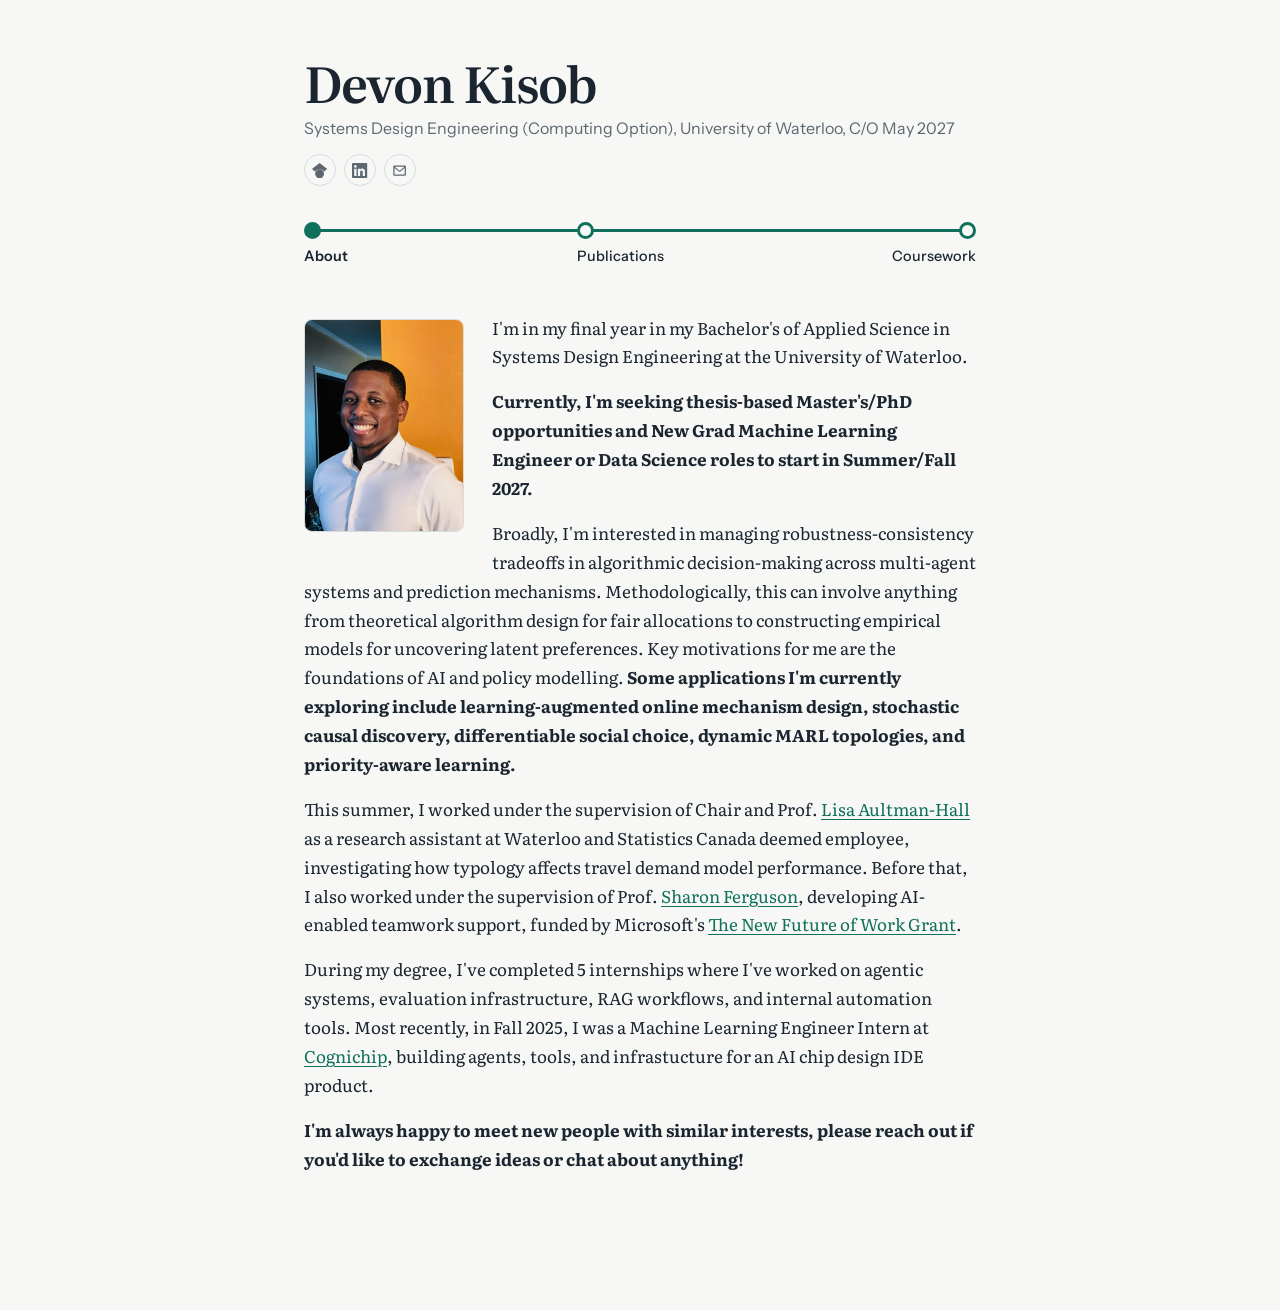
==== index.html @ 43965bfe "initial commit + 572 assn 1" ====
<!DOCTYPE html>
<html lang="en">
<head>
  <meta charset="utf-8">
  <meta name="viewport" content="width=device-width, initial-scale=1">
  <title>Devon Kisob</title>
  <meta name="description" content="Devon Kisob — Systems Design Engineering at the University of Waterloo. Research on intercity travel behaviour and privacy in collaboration technology.">
  <link rel="preconnect" href="https://fonts.googleapis.com">
  <link rel="preconnect" href="https://fonts.gstatic.com" crossorigin>
  <link href="https://fonts.googleapis.com/css2?family=Instrument+Sans:wght@400;500;600&family=Literata:ital,opsz,wght@0,7..72,400;0,7..72,600;1,7..72,400&display=swap" rel="stylesheet">
  <link rel="stylesheet" href="style.css?v=4">
</head>
<body>
  <header class="site-header wrap">
    <h1 class="site-name"><a href="./">Devon Kisob</a></h1>
    <p class="site-role">Systems Design Engineering (Computing Option), University of Waterloo, C/O May 2027</p>
    <ul class="social">
      <li>
        <a href="https://scholar.google.ca/citations?hl=en&amp;user=SOYVB4kAAAAJ" aria-label="Google Scholar" title="Google Scholar">
          <svg viewBox="0 0 24 24" width="16" height="16" aria-hidden="true"><path d="M5.242 13.769 0 9.5 12 0l12 9.5-5.242 4.269C17.548 11.249 14.978 9.5 12 9.5c-2.977 0-5.548 1.748-6.758 4.269zM12 10a7 7 0 1 0 0 14 7 7 0 0 0 0-14z"/></svg>
        </a>
      </li>
      <li>
        <a href="https://www.linkedin.com/in/devonkisob/" aria-label="LinkedIn" title="LinkedIn">
          <svg viewBox="0 0 24 24" width="16" height="16" aria-hidden="true"><path d="M20.447 20.452h-3.554v-5.569c0-1.328-.027-3.037-1.852-3.037-1.853 0-2.136 1.445-2.136 2.939v5.667H9.351V9h3.414v1.561h.046c.477-.9 1.637-1.85 3.37-1.85 3.601 0 4.267 2.37 4.267 5.455v6.286zM5.337 7.433a2.062 2.062 0 1 1 0-4.125 2.062 2.062 0 0 1 0 4.125zM7.119 20.452H3.555V9h3.564v11.452zM22.225 0H1.771C.792 0 0 .774 0 1.729v20.542C0 23.227.792 24 1.771 24h20.451C23.2 24 24 23.227 24 22.271V1.729C24 .774 23.2 0 22.222 0h.003z"/></svg>
        </a>
      </li>
      <li>
        <a href="mailto:dnskisob@gmail.com" aria-label="Email" title="dnskisob@gmail.com">
          <svg viewBox="0 0 24 24" width="16" height="16" aria-hidden="true"><path d="M2 5.5A1.5 1.5 0 0 1 3.5 4h17A1.5 1.5 0 0 1 22 5.5v13a1.5 1.5 0 0 1-1.5 1.5h-17A1.5 1.5 0 0 1 2 18.5v-13zm2.2.5 7.8 6.1L19.8 6H4.2zM20 7.9l-7.4 5.8a1 1 0 0 1-1.2 0L4 7.9V18h16V7.9z"/></svg>
        </a>
      </li>
    </ul>
    <nav class="route" aria-label="Main">
      <ul>
        <li><a href="./" aria-current="page">About</a></li>
        <li><a href="publications/">Publications</a></li>
        <li><a href="coursework/">Coursework</a></li>
      </ul>
    </nav>
  </header>

  <main class="wrap">
    <section id="about">
      <img class="headshot" src="media/headshot.jpg" width="160" height="213" alt="Portrait of Devon Kisob">
      <p>I'm in my final year in my Bachelor's of Applied Science in Systems Design Engineering at the University of Waterloo.</p>
      <p><strong>Currently, I'm seeking thesis-based Master's/PhD opportunities and New Grad Machine Learning Engineer or Data Science roles to start in Summer/Fall 2027.</strong></p>
      <p>Broadly, I'm interested in managing robustness-consistency tradeoffs in algorithmic decision-making across multi-agent systems and prediction mechanisms. Methodologically, this can involve anything from theoretical algorithm design for fair allocations to constructing empirical models for uncovering latent preferences. Key motivations for me are the foundations of AI and policy modelling. <b>Some applications I'm currently exploring include learning-augmented online mechanism design, stochastic causal discovery, differentiable social choice, dynamic MARL topologies, and priority-aware learning.</b></p>
      <p>This summer, I worked under the supervision of Chair and Prof. <a href="https://uwaterloo.ca/systems-design-engineering/profile/laultman">Lisa Aultman-Hall</a> as a research assistant at Waterloo and Statistics Canada deemed employee, investigating how typology affects travel demand model performance. Before that, I also worked under the supervision of Prof. <a href="https://uwshare-lab.ca/">Sharon Ferguson</a>, developing AI-enabled teamwork support, funded by Microsoft's <a href="https://www.microsoft.com/en-us/research/project/the-new-future-of-work/">The New Future of Work Grant</a>.</p>
      <p>During my degree, I've completed 5 internships where I've worked on agentic systems, evaluation infrastructure, RAG workflows, and internal automation tools. Most recently, in Fall 2025, I was a Machine Learning Engineer Intern at <a href="https://www.cognichip.ai/">Cognichip</a>, building agents, tools, and infrastucture for an AI chip design IDE product.</p>
      <p><strong>I'm always happy to meet new people with similar interests, please reach out if you'd like to exchange ideas or chat about anything!</strong></p>
    </section>
  </main>
</body>
</html>
---- style.css ----
:root {
  --bg: #f7f8f6;
  --ink: #1b2530;
  --muted: #5c6770;
  --rule: #d8dddb;
  --accent: #11705b;
  --accent-soft: #e3efea;
  --code-bg: #eef1ef;
  --serif: "Literata", Georgia, serif;
  --sans: "Instrument Sans", "Helvetica Neue", Arial, sans-serif;
  --mono: "JetBrains Mono", ui-monospace, Menlo, monospace;
  --measure: 44rem;
}

* { box-sizing: border-box; }

html { -webkit-text-size-adjust: 100%; }

body {
  margin: 0;
  background: var(--bg);
  color: var(--ink);
  font: 400 1.0625rem/1.7 var(--serif);
  font-optical-sizing: auto;
}

a { color: var(--accent); text-decoration-thickness: 1px; text-underline-offset: 0.18em; }
a:hover { text-decoration-thickness: 2px; }
a:focus-visible, summary:focus-visible { outline: 2px solid var(--accent); outline-offset: 3px; border-radius: 2px; }

.wrap { max-width: var(--measure); margin-inline: auto; padding-inline: 1rem; }

/* header and route nav */
.site-header { padding-top: 3.5rem; }
.site-name {
  margin: 0;
  font: 600 clamp(2.2rem, 6vw, 3.1rem)/1.05 var(--serif);
  letter-spacing: -0.02em;
}
.site-name a { color: inherit; text-decoration: none; }
.site-role { margin: 0.5rem 0 0; font: 400 1rem/1.5 var(--sans); color: var(--muted); }

.route { margin: 2.25rem 0 0; }
.route ul {
  display: flex;
  justify-content: space-between;
  margin: 0;
  padding: 0;
  list-style: none;
  position: relative;
}
.route ul::before {
  content: "";
  position: absolute;
  top: 7px;
  left: 7px;
  right: 7px;
  height: 3px;
  background: var(--accent);
  border-radius: 2px;
}
.route li { position: relative; }
.route a {
  display: flex;
  flex-direction: column;
  align-items: flex-start;
  gap: 0.55rem;
  color: var(--ink);
  text-decoration: none;
  font: 500 0.9rem/1.2 var(--sans);
}
.route li:last-child a { align-items: flex-end; }
.route a::before {
  content: "";
  width: 17px;
  height: 17px;
  border-radius: 50%;
  background: var(--bg);
  border: 3px solid var(--accent);
  position: relative;
  box-sizing: border-box;
  transition: background 0.15s;
}
.route a:hover::before, .route a[aria-current]::before { background: var(--accent); }
.route a[aria-current] { font-weight: 600; }

@media (max-width: 560px) {
  .route ul { flex-direction: column; gap: 0.9rem; }
  .route ul::before { top: 7px; bottom: 7px; left: 7px; right: auto; width: 3px; height: auto; }
  .route a, .route li:last-child a { flex-direction: row; align-items: center; }
}

/* page body */
main { padding-block: 3rem 4rem; }
section { margin: 0 0 3.5rem; scroll-margin-top: 1.5rem; }
h2 {
  margin: 0 0 1rem;
  font: 600 1.55rem/1.25 var(--serif);
  letter-spacing: -0.01em;
}
h3 { margin: 2.25rem 0 0.6rem; font: 600 1.2rem/1.35 var(--serif); }
h4 { margin: 1.5rem 0 0.4rem; font: 600 1rem/1.4 var(--sans); }
p { margin: 0 0 1rem; }
.lede { font-size: 1.15rem; line-height: 1.65; }
.muted { color: var(--muted); }
.small { font: 400 0.9rem/1.55 var(--sans); }

.interests { padding: 0; margin: 1.25rem 0 0; list-style: none; display: grid; gap: 0.75rem; }
.interests li { padding-left: 1rem; border-left: 3px solid var(--accent); }
.interests strong { display: block; font: 600 0.98rem/1.4 var(--sans); }

.links { display: flex; flex-wrap: wrap; gap: 0.4rem 1.25rem; margin: 1.25rem 0 0; padding: 0; list-style: none; font: 500 0.95rem/1.4 var(--sans); }

/* publications and projects */
.entries { margin: 0; padding: 0; list-style: none; }
.entries > li { padding: 1.1rem 0; border-top: 1px solid var(--rule); }
.entries > li:last-child { border-bottom: 1px solid var(--rule); }
.entry-title { display: block; font-weight: 600; line-height: 1.45; }
.entry-meta { display: block; font: 400 0.93rem/1.55 var(--sans); color: var(--muted); margin-top: 0.2rem; }
.entry-meta em { color: var(--ink); }
.entry-note { margin: 0.4rem 0 0; font-size: 0.98rem; }

/* experience timeline */
.timeline { margin: 0; padding: 0; list-style: none; }
.timeline li { display: grid; grid-template-columns: 8.5rem 1fr; gap: 1rem; padding: 0.7rem 0; border-top: 1px solid var(--rule); }
.timeline li:last-child { border-bottom: 1px solid var(--rule); }
.timeline time { font: 500 0.9rem/1.7 var(--sans); color: var(--muted); }
.timeline strong { font-weight: 600; }
@media (max-width: 560px) { .timeline li { grid-template-columns: 1fr; gap: 0; } }

.todo { background: #fff1a8; padding: 0 0.2em; border-radius: 2px; }

footer { padding-block: 0 3rem; font: 400 0.85rem/1.5 var(--sans); color: var(--muted); }
footer p { margin: 0; padding-top: 1.5rem; border-top: 1px solid var(--rule); }

/* coursework and write-ups */
.crumbs { font: 400 0.9rem/1.5 var(--sans); color: var(--muted); margin: 0 0 1.25rem; }
.crumbs a { color: var(--muted); }

.course { padding: 1.25rem 0; border-top: 1px solid var(--rule); }
.course:last-child { border-bottom: 1px solid var(--rule); }
.course h3 { margin: 0 0 0.25rem; }
.course ol { margin: 0.6rem 0 0; padding-left: 1.3rem; }

figure { margin: 1.75rem 0; }
figure img { display: block; width: 100%; height: auto; border: 1px solid var(--rule); border-radius: 6px; background: #fff; }
figcaption { margin-top: 0.6rem; font: 400 0.9rem/1.55 var(--sans); color: var(--muted); }
.wide { width: min(64rem, calc(100vw - 2rem)); margin-left: calc(50% - min(32rem, 50vw - 1rem)); }

.table-scroll { position: relative; overflow-x: auto; margin: 1.25rem 0 1.5rem; }
table { border-collapse: collapse; width: 100%; font: 400 0.92rem/1.5 var(--sans); font-variant-numeric: tabular-nums; }
th, td { padding: 0.45rem 0.75rem; text-align: right; border-bottom: 1px solid var(--rule); white-space: nowrap; }
th { font-weight: 600; border-bottom: 2px solid var(--ink); }
th:first-child, td:first-child { text-align: left; }
tr.final td { font-weight: 600; background: var(--accent-soft); }

.answer {
  margin: 1.5rem 0;
  padding: 1rem 1.25rem;
  background: var(--accent-soft);
  border-left: 4px solid var(--accent);
  border-radius: 0 6px 6px 0;
}
.answer p:last-child { margin: 0; }

code { font: 400 0.86em/1.5 var(--mono); background: var(--code-bg); padding: 0.1em 0.3em; border-radius: 3px; }
pre { position: relative; font: 400 0.82rem/1.6 var(--mono); margin: 1rem 0 1.5rem; padding: 1rem 1.25rem; background: var(--code-bg); border-radius: 6px; overflow-x: auto; }
pre code { padding: 0; background: none; font: inherit; }

details { margin: 1.25rem 0; border: 1px solid var(--rule); border-radius: 6px; background: #fff; }
summary { cursor: pointer; padding: 0.75rem 1rem; font: 600 0.95rem/1.4 var(--sans); }
details[open] summary { border-bottom: 1px solid var(--rule); }
details pre { margin: 0; border-radius: 0 0 6px 6px; }

.katex-display { position: relative; overflow-x: auto; overflow-y: hidden; padding: 0.25rem 0; }

.toc { margin: 0 0 3rem; padding: 1rem 1.25rem; border: 1px solid var(--rule); border-radius: 6px; font: 400 0.95rem/1.7 var(--sans); }
.toc ol { margin: 0; padding-left: 1.2rem; }
.toc ol ol { padding-left: 1.2rem; }

@media print {
  body { background: #fff; font-size: 10.5pt; }
  .route, footer { display: none; }
  .site-header { padding-top: 0; }
  details { border: none; }
  details > summary { display: none; }
  details:not([open]) > *:not(summary) { display: block; }
  figure, table, .answer { break-inside: avoid; }
  pre { white-space: pre-wrap; }
  h2, h3 { break-after: avoid; }
  .wide { width: 100%; margin-left: 0; }
  a { color: var(--ink); }
}

@media (prefers-reduced-motion: reduce) { * { transition: none !important; } }

.page-title { margin: 0 0 1rem; font: 600 1.9rem/1.2 var(--serif); letter-spacing: -0.015em; }

/* home profile */
.social { display: flex; align-items: center; gap: 0.5rem; margin: 0.9rem 0 0; padding: 0; list-style: none; }
#about::after { content: ""; display: table; clear: both; }
.headshot {
  float: left;
  width: 10rem;
  height: auto;
  aspect-ratio: 3 / 4;
  object-fit: cover;
  margin: 0.35rem 1.75rem 1rem 0;
  border-radius: 8px;
  border: 1px solid var(--rule);
}
@media (max-width: 560px) { .headshot { width: 7.5rem; margin-right: 1.1rem; } }
.social a {
  display: grid;
  place-items: center;
  width: 2rem;
  height: 2rem;
  border: 1px solid var(--rule);
  border-radius: 50%;
  color: var(--muted);
  transition: color 0.15s, border-color 0.15s, background 0.15s;
}
.social a:hover { color: var(--accent); border-color: var(--accent); background: var(--accent-soft); }
.social svg { width: 0.95rem; height: 0.95rem; fill: currentColor; }

.details-body { padding: 0 1rem 0.5rem; }
.details-body h4:first-child { margin-top: 1rem; }
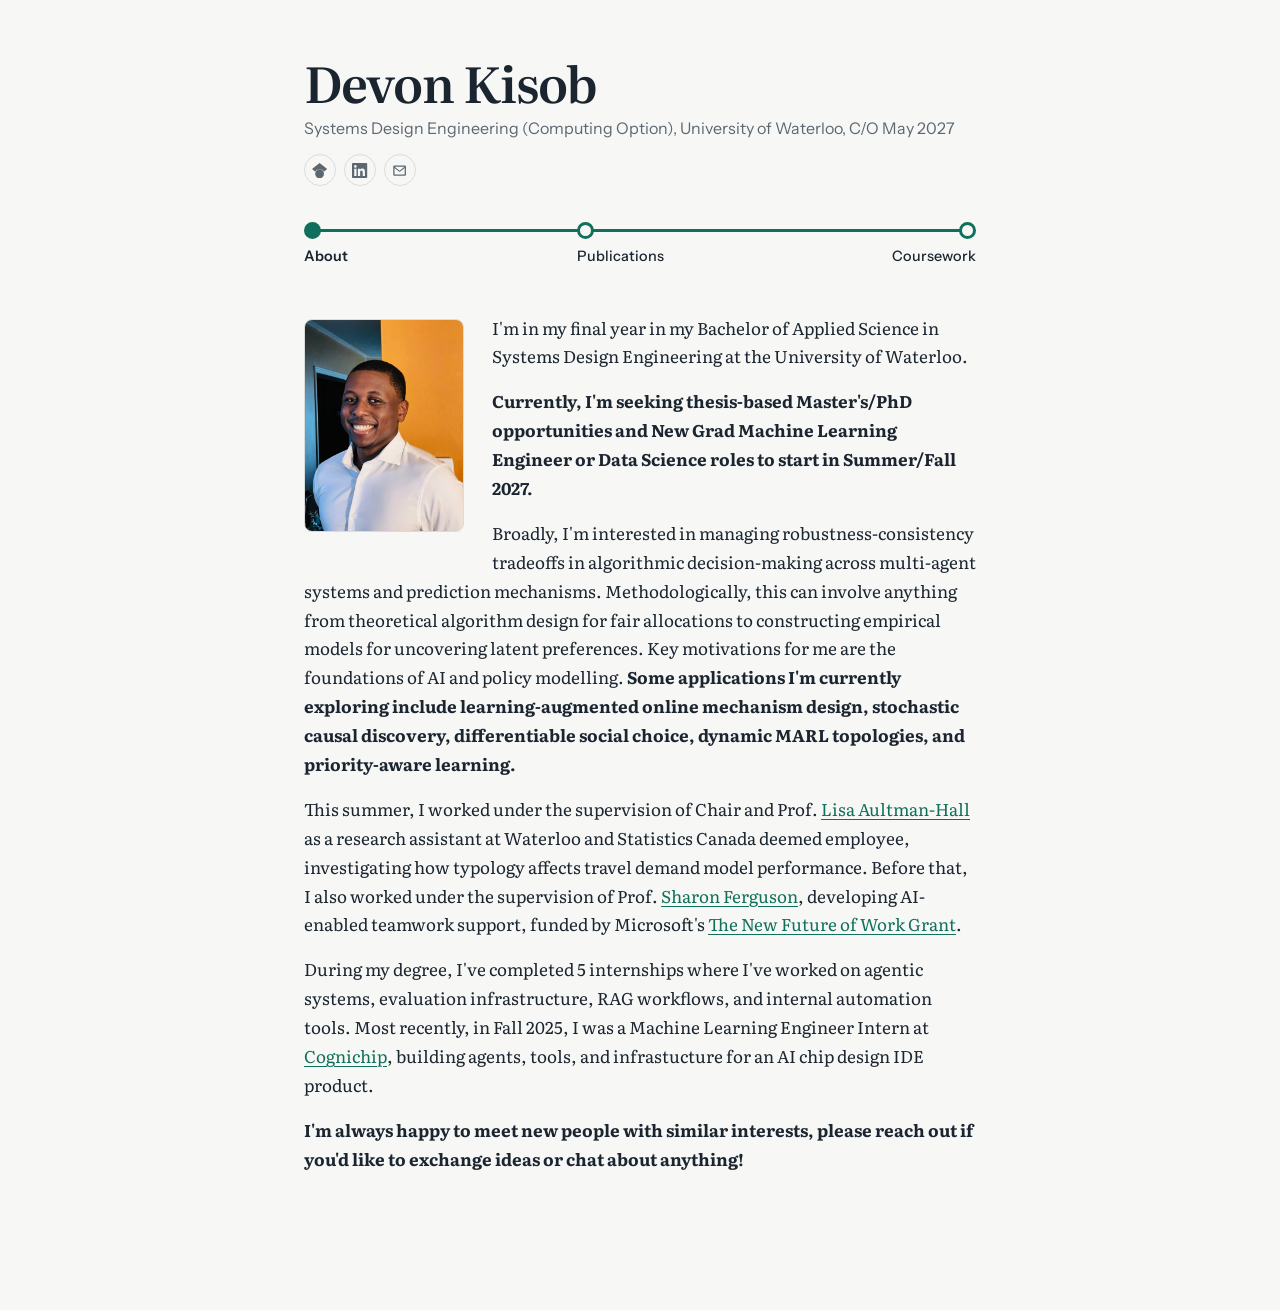
==== commit 205091e3: "feat: manuscripts + misc. in publications" ====
--- a/index.html
+++ b/index.html
@@ -43,7 +43,7 @@
   <main class="wrap">
     <section id="about">
       <img class="headshot" src="media/headshot.jpg" width="160" height="213" alt="Portrait of Devon Kisob">
-      <p>I'm in my final year in my Bachelor's of Applied Science in Systems Design Engineering at the University of Waterloo.</p>
+      <p>I'm in my final year in my Bachelor of Applied Science in Systems Design Engineering at the University of Waterloo.</p>
       <p><strong>Currently, I'm seeking thesis-based Master's/PhD opportunities and New Grad Machine Learning Engineer or Data Science roles to start in Summer/Fall 2027.</strong></p>
       <p>Broadly, I'm interested in managing robustness-consistency tradeoffs in algorithmic decision-making across multi-agent systems and prediction mechanisms. Methodologically, this can involve anything from theoretical algorithm design for fair allocations to constructing empirical models for uncovering latent preferences. Key motivations for me are the foundations of AI and policy modelling. <b>Some applications I'm currently exploring include learning-augmented online mechanism design, stochastic causal discovery, differentiable social choice, dynamic MARL topologies, and priority-aware learning.</b></p>
       <p>This summer, I worked under the supervision of Chair and Prof. <a href="https://uwaterloo.ca/systems-design-engineering/profile/laultman">Lisa Aultman-Hall</a> as a research assistant at Waterloo and Statistics Canada deemed employee, investigating how typology affects travel demand model performance. Before that, I also worked under the supervision of Prof. <a href="https://uwshare-lab.ca/">Sharon Ferguson</a>, developing AI-enabled teamwork support, funded by Microsoft's <a href="https://www.microsoft.com/en-us/research/project/the-new-future-of-work/">The New Future of Work Grant</a>.</p>
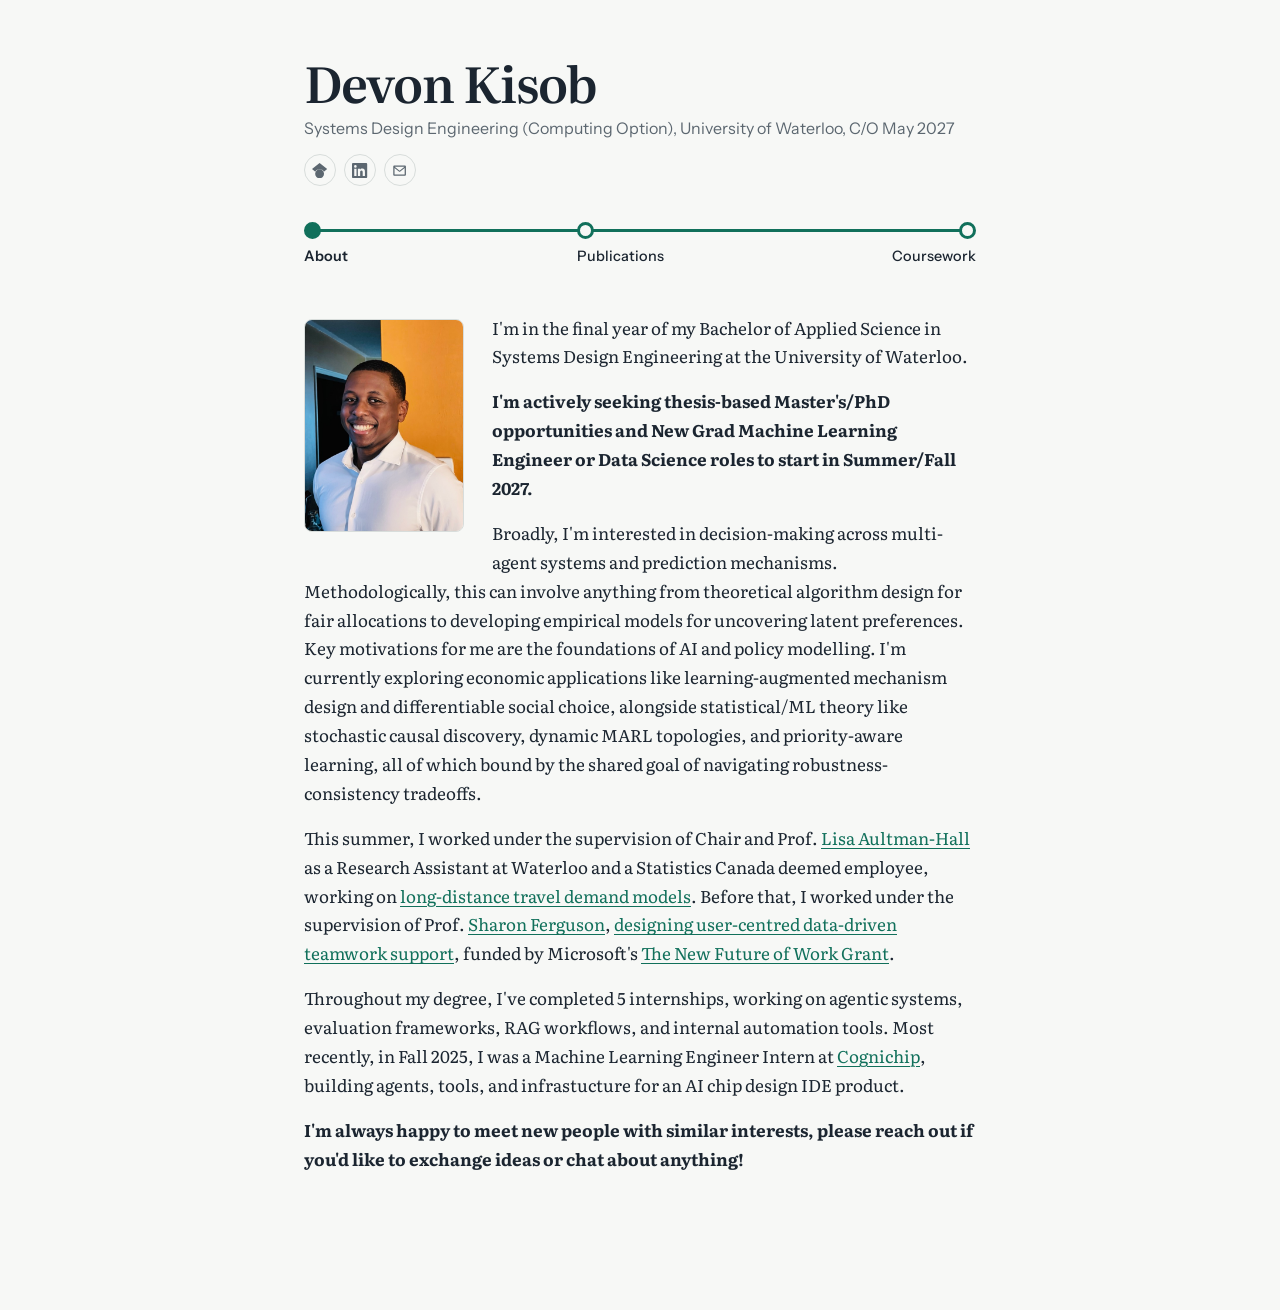
==== commit 71ae72ba: "Update index.html" ====
--- a/index.html
+++ b/index.html
@@ -43,11 +43,11 @@
   <main class="wrap">
     <section id="about">
       <img class="headshot" src="media/headshot.jpg" width="160" height="213" alt="Portrait of Devon Kisob">
-      <p>I'm in my final year in my Bachelor of Applied Science in Systems Design Engineering at the University of Waterloo.</p>
-      <p><strong>Currently, I'm seeking thesis-based Master's/PhD opportunities and New Grad Machine Learning Engineer or Data Science roles to start in Summer/Fall 2027.</strong></p>
-      <p>Broadly, I'm interested in managing robustness-consistency tradeoffs in algorithmic decision-making across multi-agent systems and prediction mechanisms. Methodologically, this can involve anything from theoretical algorithm design for fair allocations to constructing empirical models for uncovering latent preferences. Key motivations for me are the foundations of AI and policy modelling. <b>Some applications I'm currently exploring include learning-augmented online mechanism design, stochastic causal discovery, differentiable social choice, dynamic MARL topologies, and priority-aware learning.</b></p>
-      <p>This summer, I worked under the supervision of Chair and Prof. <a href="https://uwaterloo.ca/systems-design-engineering/profile/laultman">Lisa Aultman-Hall</a> as a research assistant at Waterloo and Statistics Canada deemed employee, investigating how typology affects travel demand model performance. Before that, I also worked under the supervision of Prof. <a href="https://uwshare-lab.ca/">Sharon Ferguson</a>, developing AI-enabled teamwork support, funded by Microsoft's <a href="https://www.microsoft.com/en-us/research/project/the-new-future-of-work/">The New Future of Work Grant</a>.</p>
-      <p>During my degree, I've completed 5 internships where I've worked on agentic systems, evaluation infrastructure, RAG workflows, and internal automation tools. Most recently, in Fall 2025, I was a Machine Learning Engineer Intern at <a href="https://www.cognichip.ai/">Cognichip</a>, building agents, tools, and infrastucture for an AI chip design IDE product.</p>
+      <p>I'm in the final year of my Bachelor of Applied Science in Systems Design Engineering at the University of Waterloo.</p>
+      <p><strong>I'm actively seeking thesis-based Master's/PhD opportunities and New Grad Machine Learning Engineer or Data Science roles to start in Summer/Fall 2027.</strong></p>
+      <p>Broadly, I'm interested in decision-making across multi-agent systems and prediction mechanisms. Methodologically, this can involve anything from theoretical algorithm design for fair allocations to developing empirical models for uncovering latent preferences. Key motivations for me are the foundations of AI and policy modelling. I'm currently exploring economic applications like learning-augmented mechanism design and differentiable social choice, alongside statistical/ML theory like stochastic causal discovery, dynamic MARL topologies, and priority-aware learning, all of which bound by the shared goal of navigating robustness-consistency tradeoffs.</p>
+      <p>This summer, I worked under the supervision of Chair and Prof. <a href="https://uwaterloo.ca/systems-design-engineering/profile/laultman">Lisa Aultman-Hall</a> as a Research Assistant at Waterloo and a Statistics Canada deemed employee, working on <a href="https://drive.google.com/file/d/1E99RHQ_dwTfxSKjKO2TviAJ7bnvIzHd9/view">long-distance travel demand models</a>. Before that, I worked under the supervision of Prof. <a href="https://uwshare-lab.ca/">Sharon Ferguson</a>, <a href="https://dl.acm.org/doi/10.1145/3808045.3808075">designing user-centred data-driven teamwork support</a>, funded by Microsoft's <a href="https://www.microsoft.com/en-us/research/project/the-new-future-of-work/">The New Future of Work Grant</a>.</p>
+      <p>Throughout my degree, I've completed 5 internships, working on agentic systems, evaluation frameworks, RAG workflows, and internal automation tools. Most recently, in Fall 2025, I was a Machine Learning Engineer Intern at <a href="https://www.cognichip.ai/">Cognichip</a>, building agents, tools, and infrastucture for an AI chip design IDE product.</p>
       <p><strong>I'm always happy to meet new people with similar interests, please reach out if you'd like to exchange ideas or chat about anything!</strong></p>
     </section>
   </main>
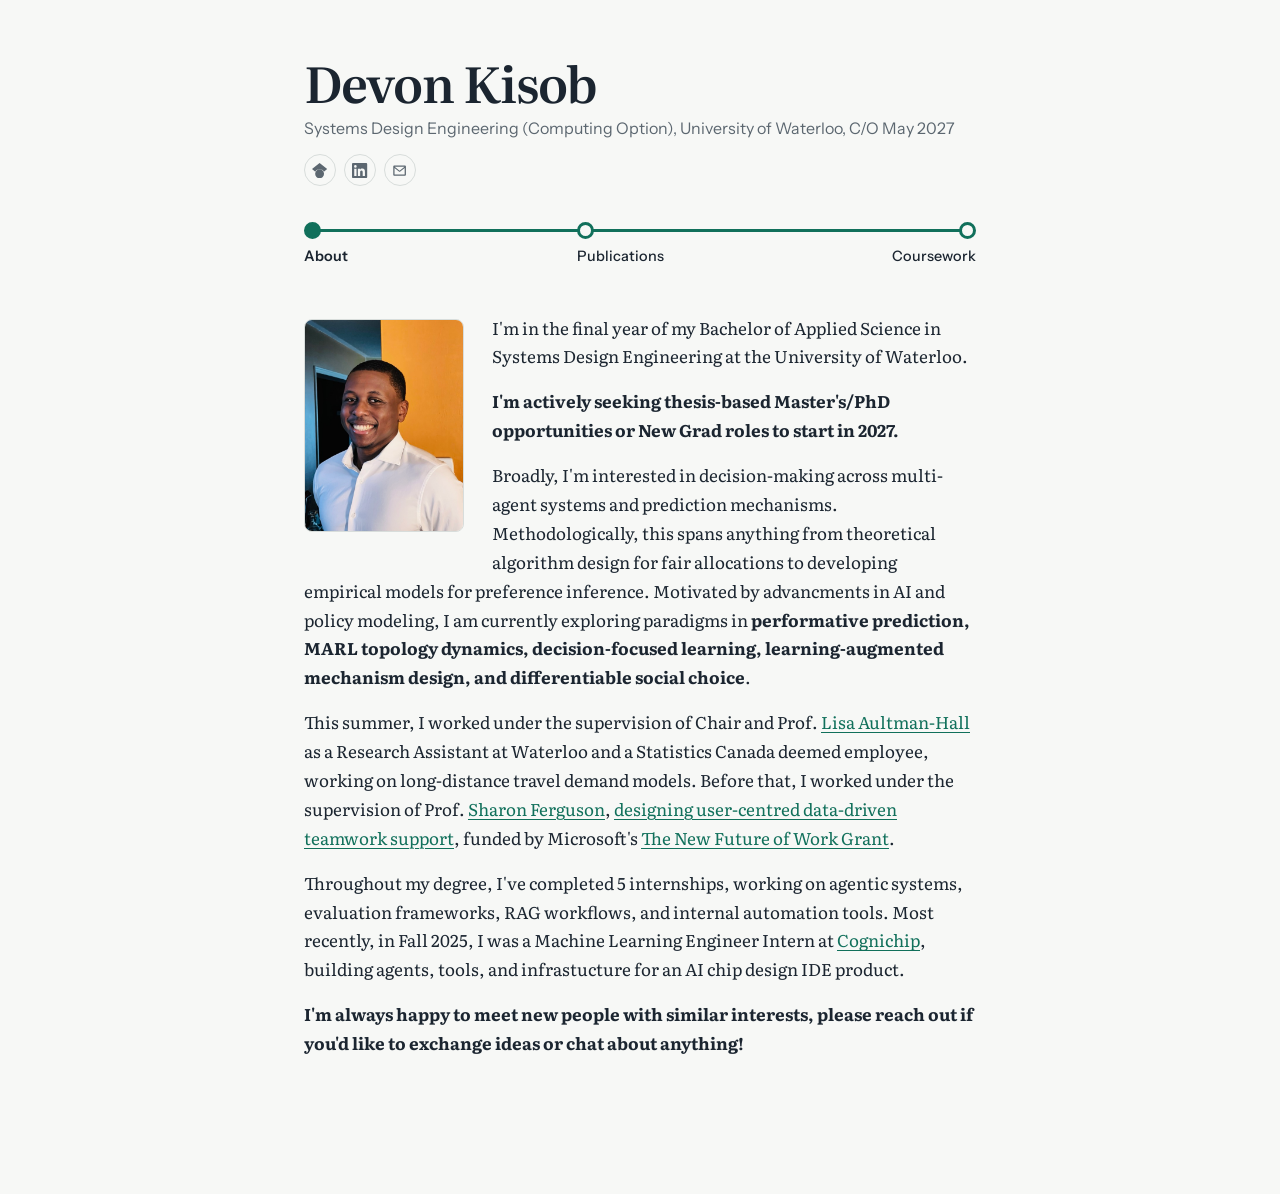
==== commit 70425bf3: "syde 572 a3 + about update" ====
--- a/index.html
+++ b/index.html
@@ -44,9 +44,9 @@
     <section id="about">
       <img class="headshot" src="media/headshot.jpg" width="160" height="213" alt="Portrait of Devon Kisob">
       <p>I'm in the final year of my Bachelor of Applied Science in Systems Design Engineering at the University of Waterloo.</p>
-      <p><strong>I'm actively seeking thesis-based Master's/PhD opportunities and New Grad Machine Learning Engineer or Data Science roles to start in Summer/Fall 2027.</strong></p>
-      <p>Broadly, I'm interested in decision-making across multi-agent systems and prediction mechanisms. Methodologically, this can involve anything from theoretical algorithm design for fair allocations to developing empirical models for uncovering latent preferences. Key motivations for me are the foundations of AI and policy modelling. I'm currently exploring economic applications like learning-augmented mechanism design and differentiable social choice, alongside statistical/ML theory like stochastic causal discovery, dynamic MARL topologies, and priority-aware learning, all of which bound by the shared goal of navigating robustness-consistency tradeoffs.</p>
-      <p>This summer, I worked under the supervision of Chair and Prof. <a href="https://uwaterloo.ca/systems-design-engineering/profile/laultman">Lisa Aultman-Hall</a> as a Research Assistant at Waterloo and a Statistics Canada deemed employee, working on <a href="https://drive.google.com/file/d/1E99RHQ_dwTfxSKjKO2TviAJ7bnvIzHd9/view">long-distance travel demand models</a>. Before that, I worked under the supervision of Prof. <a href="https://uwshare-lab.ca/">Sharon Ferguson</a>, <a href="https://dl.acm.org/doi/10.1145/3808045.3808075">designing user-centred data-driven teamwork support</a>, funded by Microsoft's <a href="https://www.microsoft.com/en-us/research/project/the-new-future-of-work/">The New Future of Work Grant</a>.</p>
+      <p><strong>I'm actively seeking thesis-based Master's/PhD opportunities or New Grad roles to start in 2027.</strong></p>
+      <p>Broadly, I'm interested in decision-making across multi-agent systems and prediction mechanisms. Methodologically, this spans anything from theoretical algorithm design for fair allocations to developing empirical models for preference inference. Motivated by advancments in AI and policy modeling, I am currently exploring paradigms in <b>performative prediction, MARL topology dynamics, decision-focused learning, learning-augmented mechanism design, and differentiable social choice</b>.</p>
+      <p>This summer, I worked under the supervision of Chair and Prof. <a href="https://uwaterloo.ca/systems-design-engineering/profile/laultman">Lisa Aultman-Hall</a> as a Research Assistant at Waterloo and a Statistics Canada deemed employee, working on long-distance travel demand models. Before that, I worked under the supervision of Prof. <a href="https://uwshare-lab.ca/">Sharon Ferguson</a>, <a href="https://dl.acm.org/doi/10.1145/3808045.3808075">designing user-centred data-driven teamwork support</a>, funded by Microsoft's <a href="https://www.microsoft.com/en-us/research/project/the-new-future-of-work/">The New Future of Work Grant</a>.</p>
       <p>Throughout my degree, I've completed 5 internships, working on agentic systems, evaluation frameworks, RAG workflows, and internal automation tools. Most recently, in Fall 2025, I was a Machine Learning Engineer Intern at <a href="https://www.cognichip.ai/">Cognichip</a>, building agents, tools, and infrastucture for an AI chip design IDE product.</p>
       <p><strong>I'm always happy to meet new people with similar interests, please reach out if you'd like to exchange ideas or chat about anything!</strong></p>
     </section>
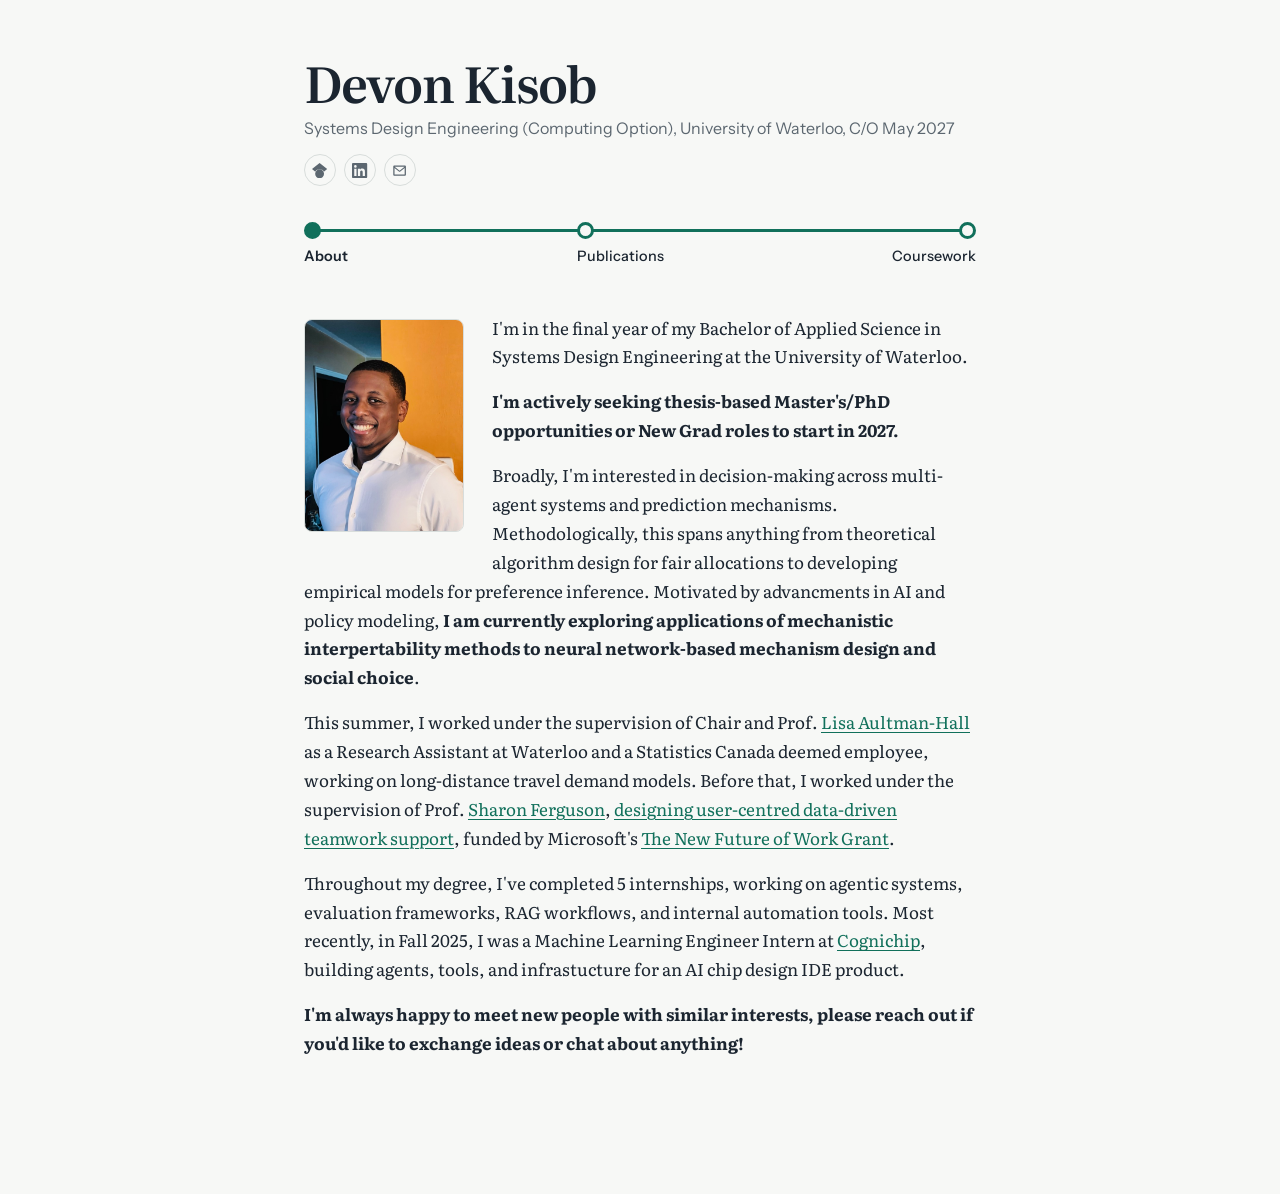
==== commit e6a04c71: "add: a4 + updates" ====
--- a/index.html
+++ b/index.html
@@ -45,7 +45,7 @@
       <img class="headshot" src="media/headshot.jpg" width="160" height="213" alt="Portrait of Devon Kisob">
       <p>I'm in the final year of my Bachelor of Applied Science in Systems Design Engineering at the University of Waterloo.</p>
       <p><strong>I'm actively seeking thesis-based Master's/PhD opportunities or New Grad roles to start in 2027.</strong></p>
-      <p>Broadly, I'm interested in decision-making across multi-agent systems and prediction mechanisms. Methodologically, this spans anything from theoretical algorithm design for fair allocations to developing empirical models for preference inference. Motivated by advancments in AI and policy modeling, I am currently exploring paradigms in <b>performative prediction, MARL topology dynamics, decision-focused learning, learning-augmented mechanism design, and differentiable social choice</b>.</p>
+      <p>Broadly, I'm interested in decision-making across multi-agent systems and prediction mechanisms. Methodologically, this spans anything from theoretical algorithm design for fair allocations to developing empirical models for preference inference. Motivated by advancments in AI and policy modeling, <b>I am currently exploring applications of mechanistic interpertability methods to neural network-based mechanism design and social choice</b>.</p>
       <p>This summer, I worked under the supervision of Chair and Prof. <a href="https://uwaterloo.ca/systems-design-engineering/profile/laultman">Lisa Aultman-Hall</a> as a Research Assistant at Waterloo and a Statistics Canada deemed employee, working on long-distance travel demand models. Before that, I worked under the supervision of Prof. <a href="https://uwshare-lab.ca/">Sharon Ferguson</a>, <a href="https://dl.acm.org/doi/10.1145/3808045.3808075">designing user-centred data-driven teamwork support</a>, funded by Microsoft's <a href="https://www.microsoft.com/en-us/research/project/the-new-future-of-work/">The New Future of Work Grant</a>.</p>
       <p>Throughout my degree, I've completed 5 internships, working on agentic systems, evaluation frameworks, RAG workflows, and internal automation tools. Most recently, in Fall 2025, I was a Machine Learning Engineer Intern at <a href="https://www.cognichip.ai/">Cognichip</a>, building agents, tools, and infrastucture for an AI chip design IDE product.</p>
       <p><strong>I'm always happy to meet new people with similar interests, please reach out if you'd like to exchange ideas or chat about anything!</strong></p>
